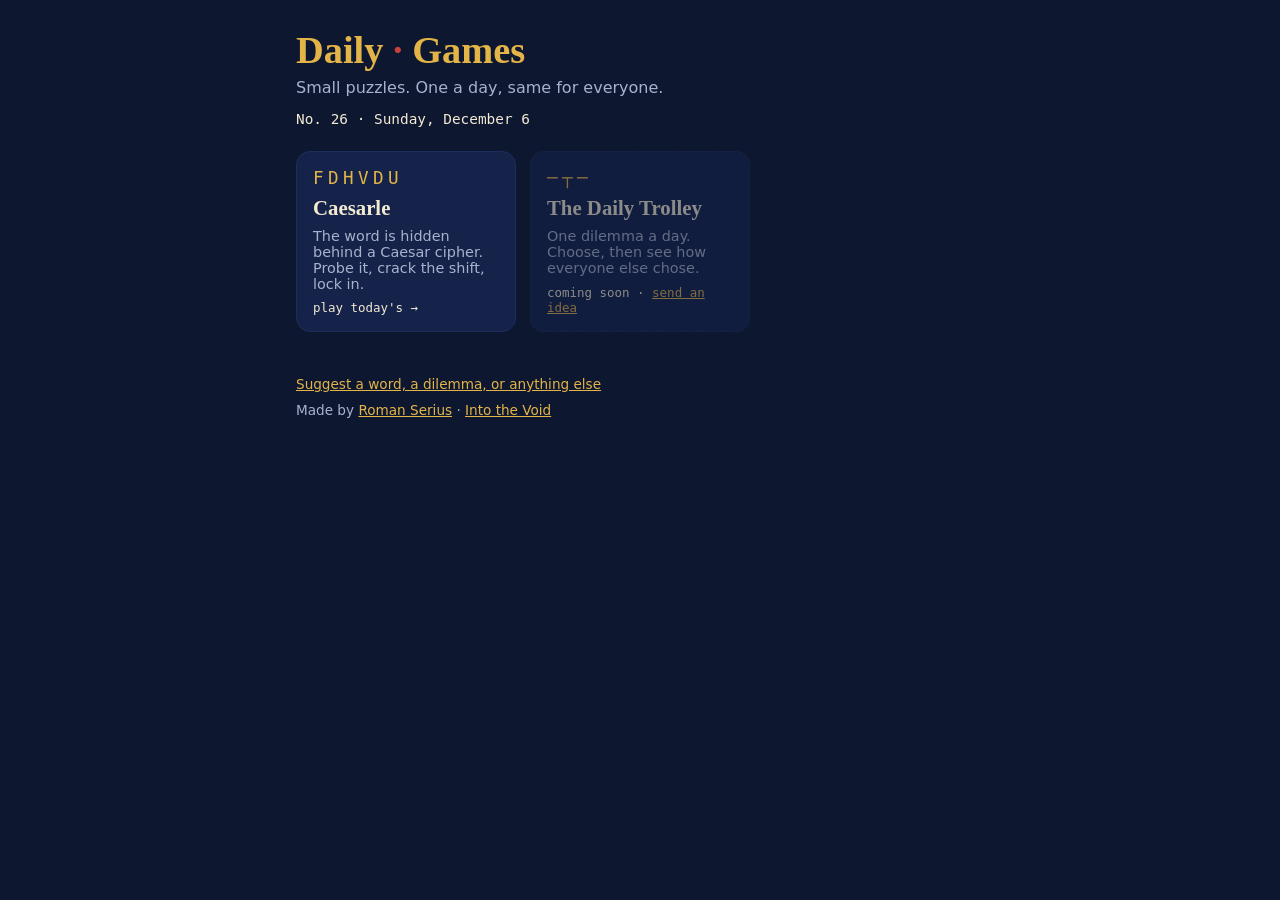
==== index.html @ ae0e4043 "Daily games: hub + Caesarle" ====
<!DOCTYPE html>
<html lang="en">
<head>
  <meta charset="utf-8">
  <meta name="viewport" content="width=device-width, initial-scale=1">
  <title>Daily Games · Roman Serius</title>
  <meta name="description" content="Small daily puzzles. One a day, same for everyone.">
  <link rel="icon" href="data:image/svg+xml,<svg xmlns=%22http://www.w3.org/2000/svg%22 viewBox=%220 0 100 100%22><rect width=%22100%22 height=%22100%22 rx=%2220%22 fill=%22%230d1730%22/><text x=%2250%22 y=%2270%22 font-size=%2260%22 text-anchor=%22middle%22 fill=%22%23e3b448%22 font-family=%22Georgia%22>D</text></svg>">
  <link rel="stylesheet" href="shared/style.css">
  <style>
    .hub { max-width: 720px; margin: 0 auto; padding: 28px 16px 48px; }
    .hero h1 { font-family: var(--serif); font-size: 2.4rem; margin: 0; color: var(--gold); }
    .hero h1 span { color: var(--red); }
    .hero p { color: var(--muted); margin: 6px 0 0; }
    .date { font-family: var(--mono); color: var(--ink); font-size: 0.9rem; margin-top: 14px; }
    .grid { display: grid; grid-template-columns: repeat(auto-fill, minmax(200px, 1fr)); gap: 14px; margin-top: 24px; }
    .game-card {
      display: flex; flex-direction: column; gap: 8px;
      background: var(--panel); border: 1px solid var(--panel-2); border-radius: 14px;
      padding: 16px; text-decoration: none; color: var(--ink); min-height: 170px;
      transition: transform .12s, border-color .12s;
    }
    a.game-card:hover { transform: translateY(-2px); border-color: var(--gold); }
    .game-card .glyph { font-family: var(--mono); font-size: 1.1rem; letter-spacing: .25em; color: var(--gold); }
    .game-card h2 { font-family: var(--serif); margin: 0; font-size: 1.3rem; }
    .game-card p { margin: 0; color: var(--muted); font-size: .9rem; flex: 1; }
    .game-card .status { font-size: .78rem; font-family: var(--mono); }
    .game-card .status.done { color: var(--hit); }
    .game-card.soon { opacity: .55; border-style: dashed; }
    footer { margin-top: 40px; color: var(--muted); font-size: .85rem; line-height: 1.9; }
  </style>
</head>
<body>
  <main class="hub">
    <section class="hero">
      <h1>Daily <span>·</span> Games</h1>
      <p>Small puzzles. One a day, same for everyone.</p>
      <div class="date" id="today"></div>
    </section>

    <section class="grid" id="games"></section>

    <footer>
      <a href="contact/">Suggest a word, a dilemma, or anything else</a><br>
      Made by <a href="https://roman-serius.github.io">Roman Serius</a> ·
      <a href="https://intothevoidpress.substack.com">Into the Void</a>
    </footer>
  </main>

  <script src="shared/daily.js"></script>
  <script src="shared/games.js"></script>
  <script>
    // Games are listed in shared/games.js.
    const GAMES = window.GAMES;

    const day = Daily.dayNumber();
    document.getElementById("today").textContent =
      `No. ${day} · ${new Date().toLocaleDateString(undefined, { weekday: "long", month: "long", day: "numeric" })}`;

    document.getElementById("games").innerHTML = GAMES.map((g) => {
      if (g.status !== "live") {
        return `<div class="game-card soon"><div class="glyph">${g.glyph}</div><h2>${g.name}</h2><p>${g.blurb}</p><div class="status">coming soon · <a href="contact/?game=${g.id}">send an idea</a></div></div>`;
      }
      const s = Daily.loadDay(g.id, day);
      const done = s && s.status && s.status !== "playing";
      const streak = Daily.stats(g.id).streak;
      const label = done ? `✓ played today${streak ? ` · ${streak}🔥` : ""}` : "play today's →";
      return `<a class="game-card" href="${g.id}/"><div class="glyph">${g.glyph}</div><h2>${g.name}</h2><p>${g.blurb}</p><div class="status${done ? " done" : ""}">${label}</div></a>`;
    }).join("");
  </script>
</body>
</html>
---- shared/style.css ----
/* Shared look for the hub and every game. Palette follows the Roman Serius
   "RR" monogram: gold on deep blue with a red accent. Swap values here. */
:root {
  --bg: #0d1730;
  --panel: #15234a;
  --panel-2: #1d2e5c;
  --ink: #f3ead3;
  --muted: #a9b2cc;
  --gold: #e3b448;
  --red: #c8423b;
  --hit: #4f9a5b;      /* right letter, right spot */
  --near: #c99a2e;     /* right letter, wrong spot */
  --miss: #39466b;     /* not in word */
  --radius: 10px;
  --mono: ui-monospace, "SF Mono", Menlo, Consolas, monospace;
  --serif: "Iowan Old Style", "Palatino Linotype", Palatino, Georgia, serif;
  --sans: system-ui, -apple-system, "Segoe UI", sans-serif;
  color-scheme: dark;
}

* { box-sizing: border-box; }

html, body {
  margin: 0;
  background: var(--bg);
  color: var(--ink);
  font-family: var(--sans);
  -webkit-tap-highlight-color: transparent;
}

a { color: var(--gold); }

.topbar {
  display: flex;
  align-items: center;
  justify-content: space-between;
  gap: 12px;
  padding: 10px 16px;
  border-bottom: 1px solid var(--panel-2);
}
.topbar .brand {
  font-family: var(--serif);
  font-size: 1.15rem;
  letter-spacing: 0.04em;
  color: var(--gold);
  text-decoration: none;
}
.topbar .brand span { color: var(--red); }
.topbar nav { display: flex; gap: 6px; }

.icon-btn {
  background: none;
  border: 1px solid var(--panel-2);
  color: var(--ink);
  border-radius: 8px;
  min-width: 36px;
  height: 36px;
  font-size: 1rem;
  cursor: pointer;
}
.icon-btn:hover { border-color: var(--gold); }

.btn {
  background: var(--gold);
  color: var(--bg);
  border: 0;
  border-radius: 8px;
  padding: 10px 18px;
  font-weight: 700;
  font-size: 1rem;
  cursor: pointer;
}
.btn.secondary { background: var(--panel-2); color: var(--ink); }

/* Modal dialogs (help, stats) */
.modal {
  position: fixed;
  inset: 0;
  background: rgba(5, 10, 25, 0.75);
  display: none;
  align-items: center;
  justify-content: center;
  padding: 16px;
  z-index: 50;
}
.modal.open { display: flex; }
.modal .card {
  background: var(--panel);
  border: 1px solid var(--panel-2);
  border-radius: 14px;
  max-width: 440px;
  width: 100%;
  max-height: 90vh;
  overflow: auto;
  padding: 20px 22px;
  position: relative;
}
.modal h2 { font-family: var(--serif); color: var(--gold); margin: 0 0 10px; }
.modal .close { position: absolute; top: 10px; right: 10px; }

.toast {
  position: fixed;
  top: 64px;
  left: 50%;
  transform: translateX(-50%);
  background: var(--ink);
  color: var(--bg);
  padding: 8px 14px;
  border-radius: 8px;
  font-weight: 700;
  opacity: 0;
  pointer-events: none;
  transition: opacity 0.2s;
  z-index: 60;
}
.toast.show { opacity: 1; }

/* Stats block reused by every game */
.stat-row { display: flex; justify-content: space-around; text-align: center; margin: 8px 0 14px; }
.stat-row b { display: block; font-size: 1.6rem; }
.stat-row small { color: var(--muted); font-size: 0.72rem; }
.dist { display: grid; gap: 4px; margin-bottom: 14px; }
.dist .bar { display: flex; align-items: center; gap: 6px; font-family: var(--mono); font-size: 0.85rem; }
.dist .fill { background: var(--miss); padding: 2px 6px; text-align: right; min-width: 22px; border-radius: 3px; }
.dist .fill.today { background: var(--hit); }

@media (prefers-reduced-motion: reduce) {
  * { animation: none !important; transition: none !important; }
}

/* ---------- Cipher wheel (shared/wheel.js) ---------- */
.wheel { display: flex; flex-direction: column; align-items: center; gap: 10px; }
.wheel-head { width: 100%; display: flex; justify-content: space-between; align-items: baseline; }
.wheel-title { font-family: var(--serif); color: var(--gold); font-size: 1.15rem; }
.wheel-shift { color: var(--muted); font-family: var(--mono); font-size: 0.85rem; }
.wheel-shift b { color: var(--gold); }
.wheel-stage { width: 240px; height: 240px; touch-action: none; cursor: grab; border-radius: 50%; outline: none; }
.wheel-stage:active { cursor: grabbing; }
.wheel-stage:focus-visible { box-shadow: 0 0 0 3px rgba(227, 180, 72, 0.5); }
.wheel-svg { width: 100%; height: 100%; display: block; user-select: none; }
.w-outer { fill: var(--panel); stroke: var(--gold); stroke-width: 2; }
.w-plain { fill: var(--ink); font: 700 13px var(--mono); text-anchor: middle; dominant-baseline: central; }
.w-plain.top { fill: var(--gold); }
.w-inner { transform-origin: 120px 120px; transition: transform 0.25s ease; }
.w-inner.instant { transition: none; }
.w-disk { fill: var(--panel-2); stroke: var(--red); stroke-width: 2; }
.w-tick { stroke: rgba(243, 234, 211, 0.12); stroke-width: 1; }
.w-cipher { fill: var(--gold); font: 700 12px var(--mono); text-anchor: middle; dominant-baseline: central; }
.w-hub { fill: var(--bg); stroke: var(--panel-2); }
.w-hubnum { fill: var(--gold); font: 700 26px var(--serif); text-anchor: middle; }
.w-hublabel { fill: var(--muted); font: 10px var(--sans); text-anchor: middle; letter-spacing: 0.15em; text-transform: uppercase; }
.w-pointer { fill: var(--red); }
.wheel-buttons { display: flex; align-items: center; gap: 12px; }
.wheel-pair { font-family: var(--mono); color: var(--ink); min-width: 64px; text-align: center; }
.wheel-try { width: 100%; display: flex; flex-direction: column; gap: 4px; font-size: 0.75rem; color: var(--muted); text-transform: uppercase; letter-spacing: 0.1em; }
.wheel-try input {
  background: var(--bg); color: var(--ink); border: 1px solid var(--panel-2); border-radius: 8px;
  padding: 8px 10px; font: 600 1rem var(--mono); text-transform: uppercase; letter-spacing: 0.15em;
}
.wheel-try input:focus { outline: none; border-color: var(--gold); }
.wheel-out { width: 100%; display: grid; grid-template-columns: 1fr 1fr; gap: 8px; }
.wheel-out div { background: var(--bg); border-radius: 8px; padding: 6px 10px; }
.wheel-out small { display: block; color: var(--muted); font-size: 0.68rem; text-transform: uppercase; letter-spacing: 0.1em; }
.wheel-out code { font-family: var(--mono); color: var(--gold); letter-spacing: 0.12em; font-size: 1rem; }
.wheel-use { width: 100%; }
.wheel-hint { color: var(--muted); font-size: 0.75rem; margin: 0; text-align: center; }
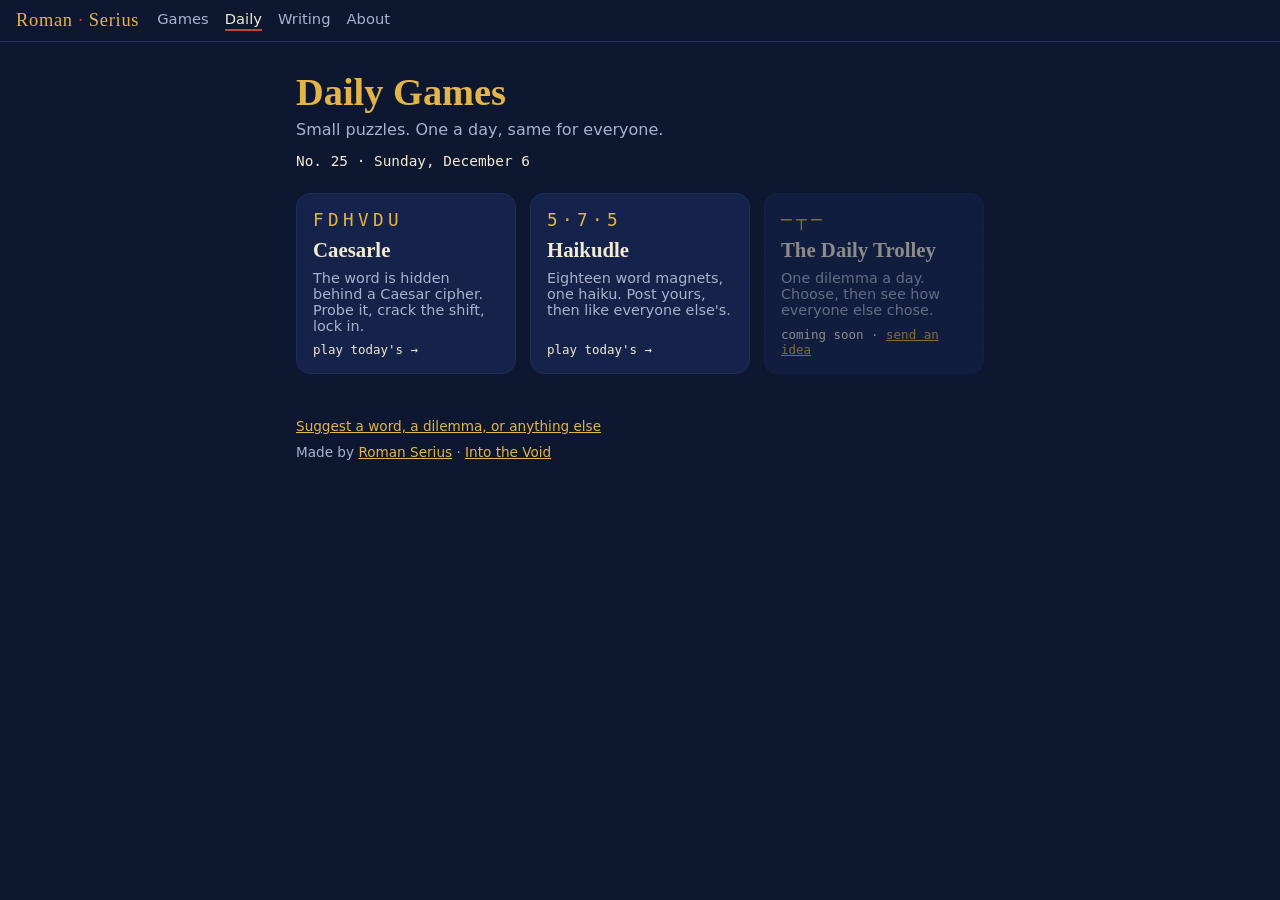
==== commit 8069b83d: "update header" ====
--- a/index.html
+++ b/index.html
@@ -3,8 +3,34 @@
 <head>
   <meta charset="utf-8">
   <meta name="viewport" content="width=device-width, initial-scale=1">
-  <title>Daily Games · Roman Serius</title>
-  <meta name="description" content="Small daily puzzles. One a day, same for everyone.">
+  <title>Daily Games by Roman Serius: Caesarle and more</title>
+  <meta name="description" content="Free daily puzzle games by Roman Serius, including Caesarle, a Wordle-style word game hidden behind a Caesar cipher. A new puzzle every day.">
+  <link rel="canonical" href="https://romanserius.com/daily-games/">
+  <meta property="og:type" content="website">
+  <meta property="og:site_name" content="Daily Games by Roman Serius">
+  <meta property="og:title" content="Daily Games by Roman Serius">
+  <meta property="og:description" content="Free daily puzzle games by Roman Serius, including Caesarle, a Wordle-style word game hidden behind a Caesar cipher. A new puzzle every day.">
+  <meta property="og:url" content="https://romanserius.com/daily-games/">
+  <meta property="og:image" content="https://romanserius.com/daily-games/og.png">
+  <meta property="og:image:width" content="1200">
+  <meta property="og:image:height" content="630">
+  <meta name="twitter:card" content="summary_large_image">
+  <meta name="theme-color" content="#0d1730">
+  <script type="application/ld+json">
+{
+  "@context": "https://schema.org",
+  "@type": "WebSite",
+  "name": "Daily Games",
+  "url": "https://romanserius.com/daily-games/",
+  "description": "Free daily puzzle games by Roman Serius, including Caesarle, a Wordle-style word game hidden behind a Caesar cipher. A new puzzle every day.",
+  "author": {
+    "@type": "Person",
+    "name": "Roman Serius",
+    "url": "https://romanserius.com/"
+  }
+}
+  </script>
+
   <link rel="icon" href="data:image/svg+xml,<svg xmlns=%22http://www.w3.org/2000/svg%22 viewBox=%220 0 100 100%22><rect width=%22100%22 height=%22100%22 rx=%2220%22 fill=%22%230d1730%22/><text x=%2250%22 y=%2270%22 font-size=%2260%22 text-anchor=%22middle%22 fill=%22%23e3b448%22 font-family=%22Georgia%22>D</text></svg>">
   <link rel="stylesheet" href="shared/style.css">
   <style>
@@ -31,9 +57,18 @@
   </style>
 </head>
 <body>
+  <header class="topbar">
+    <a class="brand" href="/">Roman <span>·</span> Serius</a>
+    <nav class="site-nav" aria-label="Site">
+      <a href="/games/">Games</a>
+      <a href="/daily-games/" aria-current="page">Daily</a>
+      <a href="https://intothevoidpress.substack.com">Writing</a>
+      <a href="/about/">About</a>
+    </nav>
+  </header>
   <main class="hub">
     <section class="hero">
-      <h1>Daily <span>·</span> Games</h1>
+      <h1>Daily Games</h1>
       <p>Small puzzles. One a day, same for everyone.</p>
       <div class="date" id="today"></div>
     </section>
@@ -42,13 +77,14 @@
 
     <footer>
       <a href="contact/">Suggest a word, a dilemma, or anything else</a><br>
-      Made by <a href="https://roman-serius.github.io">Roman Serius</a> ·
+      Made by <a href="https://romanserius.com/">Roman Serius</a> ·
       <a href="https://intothevoidpress.substack.com">Into the Void</a>
     </footer>
   </main>
 
   <script src="shared/daily.js"></script>
   <script src="shared/games.js"></script>
+  <script src="shared/analytics.js"></script>
   <script>
     // Games are listed in shared/games.js.
     const GAMES = window.GAMES;
--- a/shared/style.css
+++ b/shared/style.css
@@ -47,6 +47,19 @@
 }
 .topbar .brand span { color: var(--red); }
 .topbar nav { display: flex; gap: 6px; }
+
+/* Site links: the same bar as romanserius.com/games/ (homepage repo: assets/roman-serius.css) */
+.topbar .site-nav { gap: 16px; margin-right: auto; margin-left: 6px; }
+.site-nav a { color: var(--muted); text-decoration: none; font-size: 0.92rem; }
+.site-nav a:hover, .site-nav a[aria-current="page"] { color: var(--ink); }
+.site-nav a[aria-current="page"] { border-bottom: 2px solid var(--red); padding-bottom: 2px; }
+.topbar .brand { white-space: nowrap; }
+@media (max-width: 560px) { .topbar.has-tools .site-nav { display: none; } }
+@media (max-width: 420px) {
+  .topbar { gap: 8px; padding: 10px 12px; }
+  .topbar .site-nav { gap: 11px; margin-left: 2px; }
+  .site-nav a { font-size: 0.84rem; }
+}
 
 .icon-btn {
   background: none;
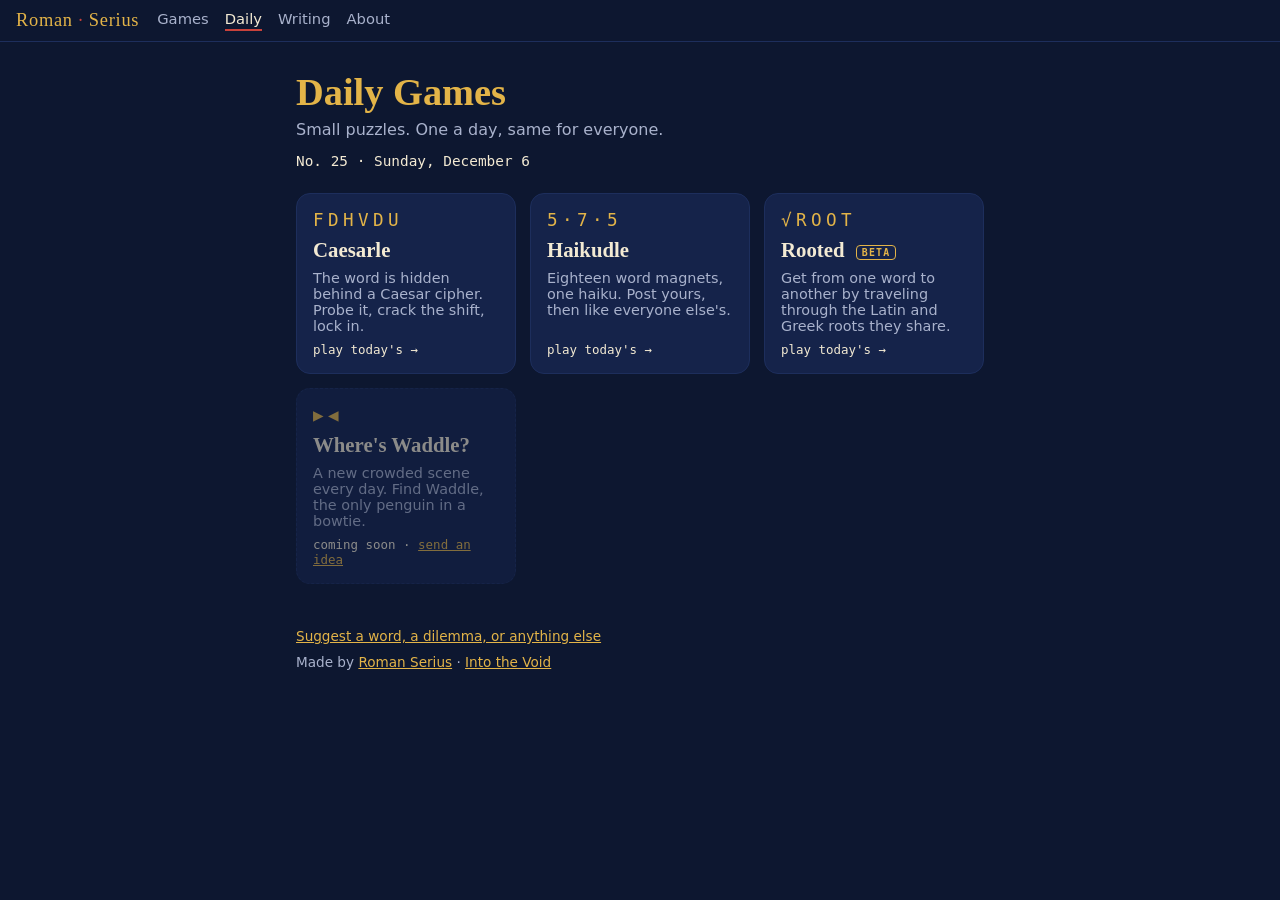
==== commit 369cccb4: "Rooted beta" ====
--- a/index.html
+++ b/index.html
@@ -53,6 +53,7 @@
     .game-card .status { font-size: .78rem; font-family: var(--mono); }
     .game-card .status.done { color: var(--hit); }
     .game-card.soon { opacity: .55; border-style: dashed; }
+    .game-card .beta { font-family: var(--mono); font-size: .62rem; letter-spacing: .12em; text-transform: uppercase; color: var(--gold); border: 1px solid currentColor; border-radius: 4px; padding: 1px 5px; vertical-align: middle; margin-left: 6px; }
     footer { margin-top: 40px; color: var(--muted); font-size: .85rem; line-height: 1.9; }
   </style>
 </head>
@@ -101,7 +102,7 @@
       const done = s && s.status && s.status !== "playing";
       const streak = Daily.stats(g.id).streak;
       const label = done ? `✓ played today${streak ? ` · ${streak}🔥` : ""}` : "play today's →";
-      return `<a class="game-card" href="${g.id}/"><div class="glyph">${g.glyph}</div><h2>${g.name}</h2><p>${g.blurb}</p><div class="status${done ? " done" : ""}">${label}</div></a>`;
+      return `<a class="game-card" href="${g.id}/"><div class="glyph">${g.glyph}</div><h2>${g.name}${g.beta ? ' <span class="beta">beta</span>' : ""}</h2><p>${g.blurb}</p><div class="status${done ? " done" : ""}">${label}</div></a>`;
     }).join("");
   </script>
 </body>
--- a/shared/style.css
+++ b/shared/style.css
@@ -177,3 +177,56 @@
 .wheel-out code { font-family: var(--mono); color: var(--gold); letter-spacing: 0.12em; font-size: 1rem; }
 .wheel-use { width: 100%; }
 .wheel-hint { color: var(--muted); font-size: 0.75rem; margin: 0; text-align: center; }
+
+/* ---------- Colour-blind mode (html.cb, toggled by Daily.setColorBlind) ----------
+   Orange / blue instead of green / yellow, which most colour vision types can
+   tell apart, plus shape marks so tiles never rely on colour alone:
+   right spot = solid bar along the bottom, wrong spot = dot in the corner. */
+html.cb {
+  --hit: #f5793a;
+  --near: #3d8fd6;
+}
+html.cb .tile.hit,
+html.cb .tile.near,
+html.cb .key.hit,
+html.cb .key.near { position: relative; }
+html.cb .tile.hit::after,
+html.cb .key.hit::after {
+  content: "";
+  position: absolute;
+  left: 18%; right: 18%; bottom: 12%;
+  height: 4px;
+  border-radius: 2px;
+  background: currentColor;
+  opacity: 0.9;
+}
+html.cb .tile.near::after,
+html.cb .key.near::after {
+  content: "";
+  position: absolute;
+  top: 10%; right: 10%;
+  width: 7px; height: 7px;
+  border-radius: 50%;
+  background: currentColor;
+  opacity: 0.9;
+}
+
+/* Settings switch, reusable on any page */
+.setting {
+  display: flex;
+  align-items: center;
+  justify-content: space-between;
+  gap: 14px;
+  padding: 10px 12px;
+  margin: 12px 0;
+  background: var(--panel-2);
+  border-radius: 10px;
+  font-size: 0.92rem;
+  cursor: pointer;
+}
+.setting small { display: block; color: var(--muted); font-size: 0.78rem; margin-top: 2px; }
+.setting input { appearance: none; flex: none; width: 42px; height: 24px; border-radius: 999px; background: var(--miss); position: relative; cursor: pointer; transition: background .15s; }
+.setting input::after { content: ""; position: absolute; top: 3px; left: 3px; width: 18px; height: 18px; border-radius: 50%; background: var(--ink); transition: transform .15s; }
+.setting input:checked { background: var(--gold); }
+.setting input:checked::after { transform: translateX(18px); }
+.setting input:focus-visible { outline: 2px solid var(--gold); outline-offset: 2px; }
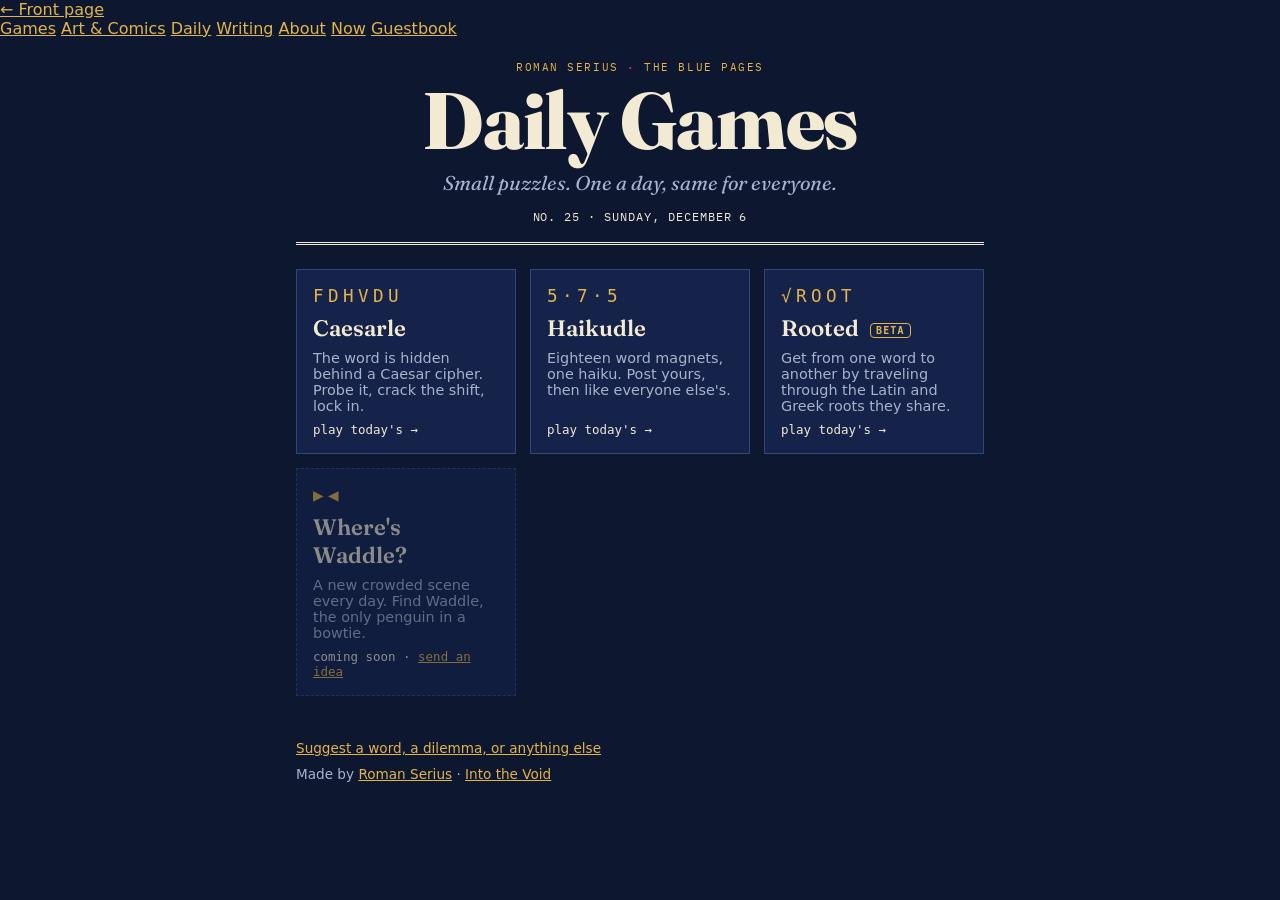
==== commit 29fbb48a: "overhaul" ====
--- a/index.html
+++ b/index.html
@@ -32,23 +32,31 @@
   </script>
 
   <link rel="icon" href="data:image/svg+xml,<svg xmlns=%22http://www.w3.org/2000/svg%22 viewBox=%220 0 100 100%22><rect width=%22100%22 height=%22100%22 rx=%2220%22 fill=%22%230d1730%22/><text x=%2250%22 y=%2270%22 font-size=%2260%22 text-anchor=%22middle%22 fill=%22%23e3b448%22 font-family=%22Georgia%22>D</text></svg>">
+  <link rel="preconnect" href="https://fonts.googleapis.com">
+  <link rel="preconnect" href="https://fonts.gstatic.com" crossorigin>
+  <link href="https://fonts.googleapis.com/css2?family=Fraunces:opsz,wght@9..144,400;9..144,600;9..144,800&family=Newsreader:ital,opsz,wght@0,6..72,400;1,6..72,400&family=IBM+Plex+Mono:wght@400;500&display=swap" rel="stylesheet">
+  <link rel="stylesheet" href="https://romanserius.com/assets/dateline.css">
   <link rel="stylesheet" href="shared/style.css">
   <style>
-    .hub { max-width: 720px; margin: 0 auto; padding: 28px 16px 48px; }
-    .hero h1 { font-family: var(--serif); font-size: 2.4rem; margin: 0; color: var(--gold); }
+    /* Hub: a blue-pages masthead like /games/ */
+    .hub { max-width: 720px; margin: 0 auto; padding: 0 16px 48px; }
+    .hero { text-align: center; padding: 22px 0 18px; border-bottom: 3px double var(--ink); }
+    .hero .kicker { font-style: normal; font-family: "IBM Plex Mono", var(--mono); font-size: 11px; letter-spacing: .14em; text-transform: uppercase; color: var(--gold); margin: 0 0 8px; }
+    .hero .kicker b { color: var(--red); font-weight: 500; }
+    .hero h1 { font-family: "Fraunces", var(--serif); font-weight: 800; font-size: clamp(44px, 10vw, 80px); line-height: .95; letter-spacing: -.02em; margin: 0; color: var(--ink); }
     .hero h1 span { color: var(--red); }
-    .hero p { color: var(--muted); margin: 6px 0 0; }
-    .date { font-family: var(--mono); color: var(--ink); font-size: 0.9rem; margin-top: 14px; }
+    .hero p { font-family: "Fraunces", var(--serif); font-style: italic; font-size: 20px; color: var(--muted); margin: 12px 0 0; }
+    .date { font-family: "IBM Plex Mono", var(--mono); color: var(--ink); font-size: 12px; letter-spacing: .08em; text-transform: uppercase; margin-top: 14px; }
     .grid { display: grid; grid-template-columns: repeat(auto-fill, minmax(200px, 1fr)); gap: 14px; margin-top: 24px; }
     .game-card {
       display: flex; flex-direction: column; gap: 8px;
-      background: var(--panel); border: 1px solid var(--panel-2); border-radius: 14px;
+      background: var(--panel); border: 1px solid #34477a; border-radius: 0;
       padding: 16px; text-decoration: none; color: var(--ink); min-height: 170px;
       transition: transform .12s, border-color .12s;
     }
-    a.game-card:hover { transform: translateY(-2px); border-color: var(--gold); }
+    a.game-card:hover { transform: translate(-2px, -2px); box-shadow: 4px 4px 0 var(--gold); border-color: var(--gold); }
     .game-card .glyph { font-family: var(--mono); font-size: 1.1rem; letter-spacing: .25em; color: var(--gold); }
-    .game-card h2 { font-family: var(--serif); margin: 0; font-size: 1.3rem; }
+    .game-card h2 { font-family: "Fraunces", var(--serif); font-weight: 600; margin: 0; font-size: 1.4rem; }
     .game-card p { margin: 0; color: var(--muted); font-size: .9rem; flex: 1; }
     .game-card .status { font-size: .78rem; font-family: var(--mono); }
     .game-card .status.done { color: var(--hit); }
@@ -58,17 +66,23 @@
   </style>
 </head>
 <body>
-  <header class="topbar">
-    <a class="brand" href="/">Roman <span>·</span> Serius</a>
-    <nav class="site-nav" aria-label="Site">
-      <a href="/games/">Games</a>
-      <a href="/daily-games/" aria-current="page">Daily</a>
-      <a href="https://intothevoidpress.substack.com">Writing</a>
-      <a href="/about/">About</a>
-    </nav>
+  <header class="dateline-bar blue">
+    <div class="dateline">
+      <a class="dl-home" href="/">← Front page</a>
+      <nav class="site-nav" aria-label="Site">
+        <a href="/games/">Games</a>
+        <a href="/art-and-comics/">Art &amp; Comics</a>
+        <a href="/daily-games/" aria-current="page">Daily</a>
+        <a href="https://intothevoidpress.substack.com">Writing</a>
+        <a href="/about/">About</a>
+        <a href="/now/">Now</a>
+        <a href="/guestbook/">Guestbook</a>
+      </nav>
+    </div>
   </header>
   <main class="hub">
     <section class="hero">
+      <p class="kicker">Roman Serius <b>·</b> The blue pages</p>
       <h1>Daily Games</h1>
       <p>Small puzzles. One a day, same for everyone.</p>
       <div class="date" id="today"></div>
--- a/shared/style.css
+++ b/shared/style.css
@@ -30,36 +30,8 @@
 
 a { color: var(--gold); }
 
-.topbar {
-  display: flex;
-  align-items: center;
-  justify-content: space-between;
-  gap: 12px;
-  padding: 10px 16px;
-  border-bottom: 1px solid var(--panel-2);
-}
-.topbar .brand {
-  font-family: var(--serif);
-  font-size: 1.15rem;
-  letter-spacing: 0.04em;
-  color: var(--gold);
-  text-decoration: none;
-}
-.topbar .brand span { color: var(--red); }
-.topbar nav { display: flex; gap: 6px; }
-
-/* Site links: the same bar as romanserius.com/games/ (homepage repo: assets/roman-serius.css) */
-.topbar .site-nav { gap: 16px; margin-right: auto; margin-left: 6px; }
-.site-nav a { color: var(--muted); text-decoration: none; font-size: 0.92rem; }
-.site-nav a:hover, .site-nav a[aria-current="page"] { color: var(--ink); }
-.site-nav a[aria-current="page"] { border-bottom: 2px solid var(--red); padding-bottom: 2px; }
-.topbar .brand { white-space: nowrap; }
-@media (max-width: 560px) { .topbar.has-tools .site-nav { display: none; } }
-@media (max-width: 420px) {
-  .topbar { gap: 8px; padding: 10px 12px; }
-  .topbar .site-nav { gap: 11px; margin-left: 2px; }
-  .site-nav a { font-size: 0.84rem; }
-}
+/* The site header (dateline) is shared with the rest of romanserius.com:
+   https://romanserius.com/assets/dateline.css (homepage repo). */
 
 .icon-btn {
   background: none;
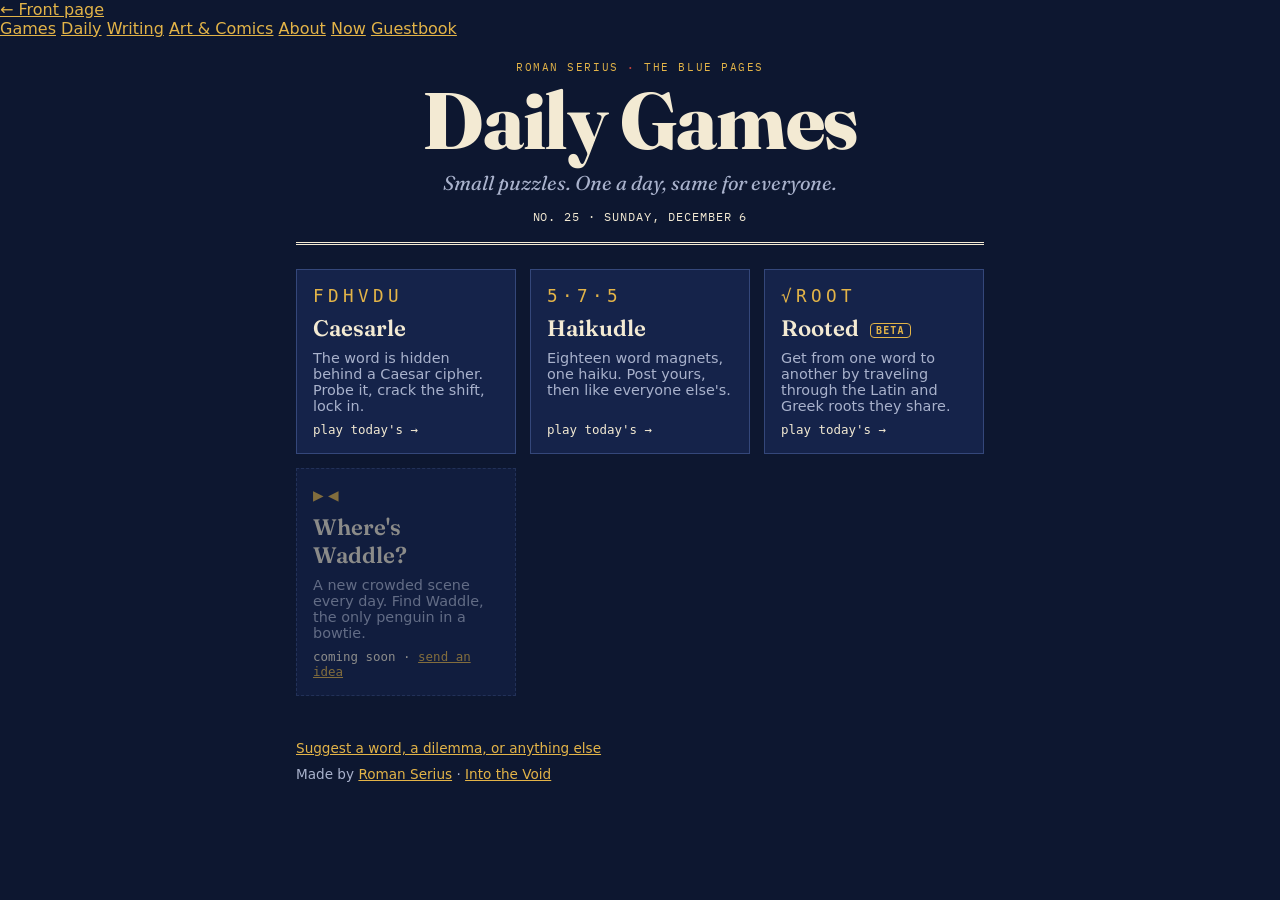
==== commit 13270d8d: "update" ====
--- a/index.html
+++ b/index.html
@@ -71,9 +71,9 @@
       <a class="dl-home" href="/">← Front page</a>
       <nav class="site-nav" aria-label="Site">
         <a href="/games/">Games</a>
-        <a href="/art-and-comics/">Art &amp; Comics</a>
         <a href="/daily-games/" aria-current="page">Daily</a>
         <a href="https://intothevoidpress.substack.com">Writing</a>
+        <a href="/art-and-comics/">Art &amp; Comics</a>
         <a href="/about/">About</a>
         <a href="/now/">Now</a>
         <a href="/guestbook/">Guestbook</a>
